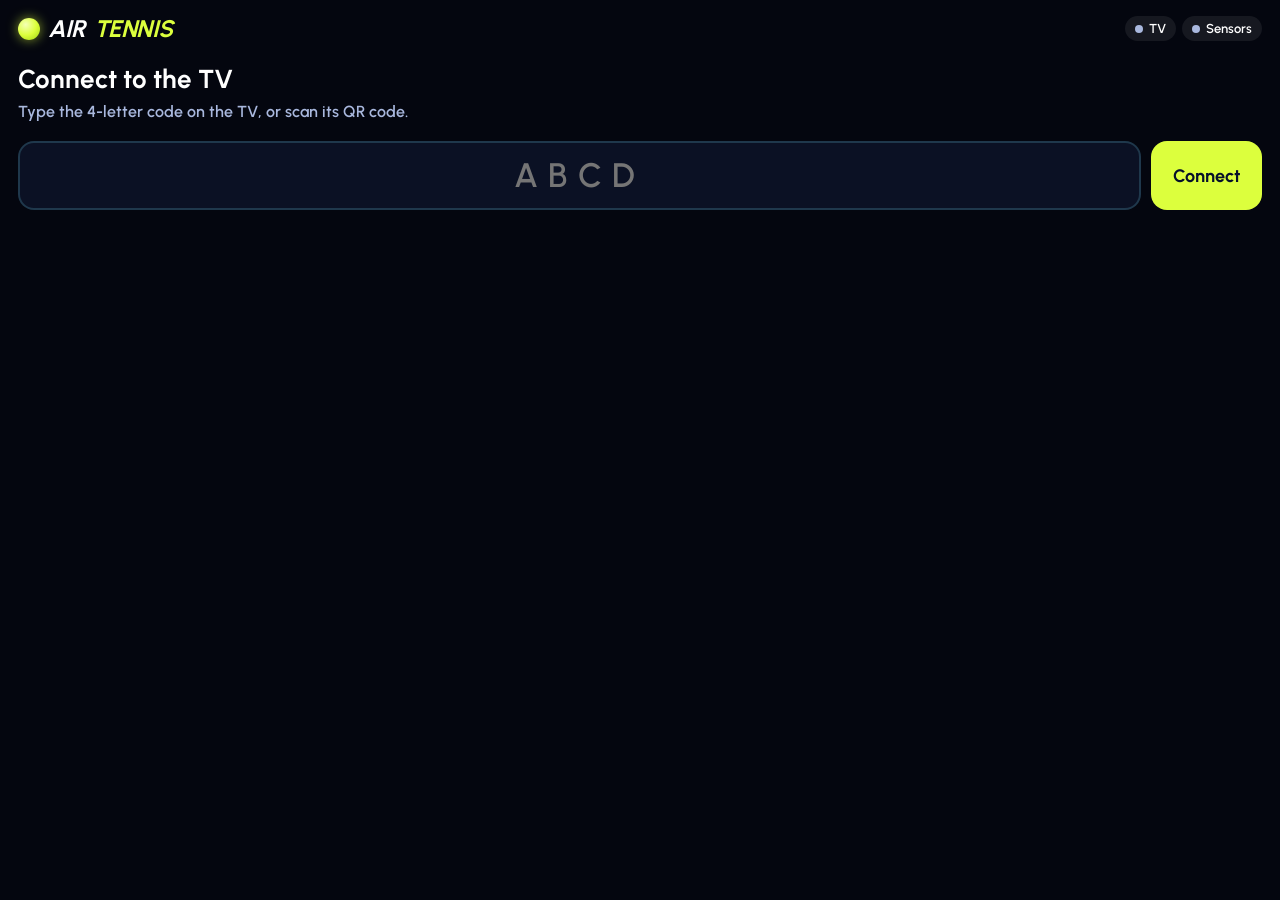
==== phone.html @ e564e79a "Air Tennis v1 - root" ====
<!doctype html>
<html lang="en">
<head>
  <meta charset="utf-8">
  <meta name="viewport" content="width=device-width, initial-scale=1, viewport-fit=cover, user-scalable=no">
  <meta name="apple-mobile-web-app-capable" content="yes">
  <meta name="theme-color" content="#04060f">
  <title>Air Tennis · Phone</title>
  <link rel="icon" href="favicon.svg" type="image/svg+xml">
  <link rel="stylesheet" href="phone.css">
  <script type="importmap">
  { "imports": { "peerjs": "https://cdn.jsdelivr.net/npm/peerjs@1.5.5/+esm" } }
  </script>
  <script src="phone.js" type="module"></script>
</head>
<body data-view="join">
  <header class="top">
    <h1><span class="ball" aria-hidden="true"></span>Air <b>Tennis</b></h1>
    <div class="chips">
      <span class="chip" id="chip-link" data-state="off">TV</span>
      <span class="chip" id="chip-sensor" data-state="off">Sensors</span>
      <span class="chip" id="chip-view" data-state="off" hidden>In view</span>
    </div>
  </header>

  <!-- 1. join -->
  <section id="v-join" class="view">
    <h2>Connect to the TV</h2>
    <p class="lead">Type the 4-letter code on the TV, or scan its QR code.</p>
    <form id="join-form" autocomplete="off">
      <input id="code" name="code" inputmode="text" autocapitalize="characters" maxlength="4" placeholder="ABCD" aria-label="Room code" spellcheck="false">
      <button class="btn" type="submit">Connect</button>
    </form>
    <p id="join-err" class="err" role="alert"></p>
  </section>

  <!-- 2. choose how to play -->
  <section id="v-choose" class="view" hidden>
    <h2>How do you want to play?</h2>
    <button class="choice" id="pick-motion">
      <span class="choice-ico" aria-hidden="true">🎾</span>
      <span><strong>Swing your phone</strong><small>Hold the phone like a racket handle and swing it. Best feel. Uses the motion sensors.</small></span>
    </button>
    <button class="choice" id="pick-camera">
      <span class="choice-ico" aria-hidden="true">📷</span>
      <span><strong>Phone on table</strong><small>Stand the phone up facing you and swing your hand. Uses the front camera; video never leaves the phone.</small></span>
    </button>
    <p id="choose-err" class="err" role="alert"></p>
  </section>

  <!-- 3. setup / play -->
  <section id="v-play" class="view" hidden>
    <div class="cam" id="cam-wrap" hidden>
      <video id="video" playsinline muted autoplay></video>
      <canvas id="overlay"></canvas>
      <p class="cam-note">Camera stays on this phone. Nothing is uploaded or saved.</p>
    </div>
    <div class="cal">
      <p class="step-label" id="step-label">Setup</p>
      <h2 id="step-title">Getting ready…</h2>
      <p class="lead" id="step-help"></p>
      <div class="meter" aria-hidden="true"><div class="meter-track"><div id="meter-dot" class="meter-dot"></div></div></div>
      <p class="swing-read" id="swing-read"></p>
    </div>
    <div class="remote" id="remote">
      <div class="grid4">
        <button class="mini" data-menu="match">Rally vs CPU</button>
        <button class="mini" data-menu="practice">Ball Machine</button>
        <button class="mini" data-menu="target">Target</button>
        <button class="mini" data-menu="rally">Rally Challenge</button>
      </div>
      <div class="row">
        <button class="mini ghost" data-menu="pause">Pause</button>
        <button class="mini ghost" data-menu="menu">TV menu</button>
        <button class="mini ghost" id="recal">Redo setup</button>
      </div>
      <label class="sens">Swing sensitivity
        <select id="sens">
          <option value="easier">Easier</option>
          <option value="normal" selected>Normal</option>
          <option value="harder">Harder</option>
        </select>
      </label>
    </div>
  </section>
</body>
</html>
---- phone.css ----
@font-face { font-family: Urbanist; src: url("fonts/urbanist-600.woff2") format("woff2"); font-weight: 600; font-display: swap; }
@font-face { font-family: Urbanist; src: url("fonts/urbanist-700.woff2") format("woff2"); font-weight: 700; font-display: swap; }
:root { --bg: #04060f; --panel: #0b1124; --edge: rgba(120, 230, 255, 0.18); --text: #fff; --muted: #a9b8de; --lime: #dcff3d; --cyan: #3ee8ff; --ok: #2fe07a; --warn: #ffbf47; --bad: #ff7a6b; --ink: #06102a; }
* { box-sizing: border-box; -webkit-tap-highlight-color: transparent; }
html, body { margin: 0; background: var(--bg); color: var(--text); font-family: Urbanist, -apple-system, system-ui, sans-serif; font-weight: 600; }
body { min-height: 100dvh; padding: calc(env(safe-area-inset-top) + 14px) 18px calc(env(safe-area-inset-bottom) + 18px); }
[hidden] { display: none !important; }
button, input, select { font: inherit; color: inherit; }
.top { display: flex; justify-content: space-between; align-items: center; gap: 8px; flex-wrap: wrap; }
.top h1 { margin: 0; font-size: 24px; font-style: italic; text-transform: uppercase; letter-spacing: -0.02em; display: flex; align-items: center; gap: 8px; }
.top h1 b { color: var(--lime); }
.ball { width: 22px; height: 22px; border-radius: 50%; background: radial-gradient(circle at 35% 30%, #f4ffb5, var(--lime) 50%, #9ed40f); box-shadow: 0 0 12px rgba(220, 255, 61, 0.6); }
.chips { display: flex; gap: 6px; }
.chip { display: inline-flex; align-items: center; gap: 6px; padding: 5px 10px; border-radius: 99px; background: rgba(255, 255, 255, 0.07); font-size: 13px; }
.chip::before { content: ""; width: 8px; height: 8px; border-radius: 50%; background: var(--muted); }
.chip[data-state="ok"]::before { background: var(--ok); box-shadow: 0 0 6px var(--ok); }
.chip[data-state="wait"]::before { background: var(--warn); }
.chip[data-state="bad"]::before { background: var(--bad); }
.view { margin-top: 22px; }
h2 { font-size: 26px; margin: 0 0 6px; line-height: 1.15; }
.lead { color: var(--muted); font-size: 16px; margin: 0 0 18px; line-height: 1.4; }
form { display: flex; gap: 10px; }
#code { flex: 1; min-width: 0; font-size: 34px; letter-spacing: 0.3em; text-transform: uppercase; text-align: center; padding: 12px; border-radius: 16px; border: 2px solid var(--edge); background: var(--panel); }
#code:focus { outline: none; border-color: var(--lime); }
.btn { padding: 14px 22px; border-radius: 16px; border: 0; background: var(--lime); color: var(--ink); font-weight: 700; font-size: 18px; }
.err { color: var(--bad); min-height: 22px; font-size: 15px; }
.choice { display: flex; gap: 14px; align-items: flex-start; width: 100%; text-align: left; padding: 18px; margin-bottom: 12px; border-radius: 20px; border: 2px solid var(--edge); background: var(--panel); }
.choice:first-of-type { border-color: var(--lime); box-shadow: 0 0 0 3px rgba(220, 255, 61, 0.15); }
.choice:active { transform: scale(0.98); }
.choice-ico { font-size: 30px; line-height: 1; }
.choice strong { display: block; font-size: 20px; }
.choice small { display: block; color: var(--muted); font-size: 15px; margin-top: 4px; line-height: 1.35; }
.cam { position: relative; border-radius: 18px; overflow: hidden; background: #000; aspect-ratio: 4 / 3; margin-bottom: 14px; }
.cam video, .cam canvas { position: absolute; inset: 0; width: 100%; height: 100%; object-fit: cover; transform: scaleX(-1); }
.cam-note { position: absolute; left: 0; right: 0; bottom: 0; margin: 0; padding: 6px 10px; font-size: 12px; background: rgba(0, 0, 0, 0.55); color: var(--muted); }
.cal { background: var(--panel); border: 2px solid var(--edge); border-radius: 20px; padding: 18px; }
.step-label { margin: 0 0 4px; color: var(--lime); text-transform: uppercase; letter-spacing: 0.14em; font-size: 12px; }
.meter-track { height: 12px; border-radius: 12px; background: rgba(255, 255, 255, 0.1); position: relative; margin: 8px 6px; }
.meter-dot { position: absolute; top: 50%; left: 50%; width: 26px; height: 26px; border-radius: 50%; background: var(--lime); transform: translate(-50%, -50%); box-shadow: 0 0 12px var(--lime); }
.swing-read { min-height: 24px; margin: 10px 0 0; font-size: 18px; color: var(--cyan); }
.remote { margin-top: 16px; }
.grid4 { display: grid; grid-template-columns: 1fr 1fr; gap: 8px; }
.row { display: flex; gap: 8px; margin-top: 8px; }
.row .mini { flex: 1; }
.mini { padding: 14px 10px; border-radius: 14px; border: 2px solid var(--edge); background: #121a36; font-size: 15px; }
.mini:active { background: var(--lime); color: var(--ink); }
.mini.ghost { background: transparent; }
.sens { display: flex; justify-content: space-between; align-items: center; margin-top: 14px; color: var(--muted); font-size: 15px; }
.sens select { background: var(--panel); border: 2px solid var(--edge); border-radius: 12px; padding: 8px 10px; }
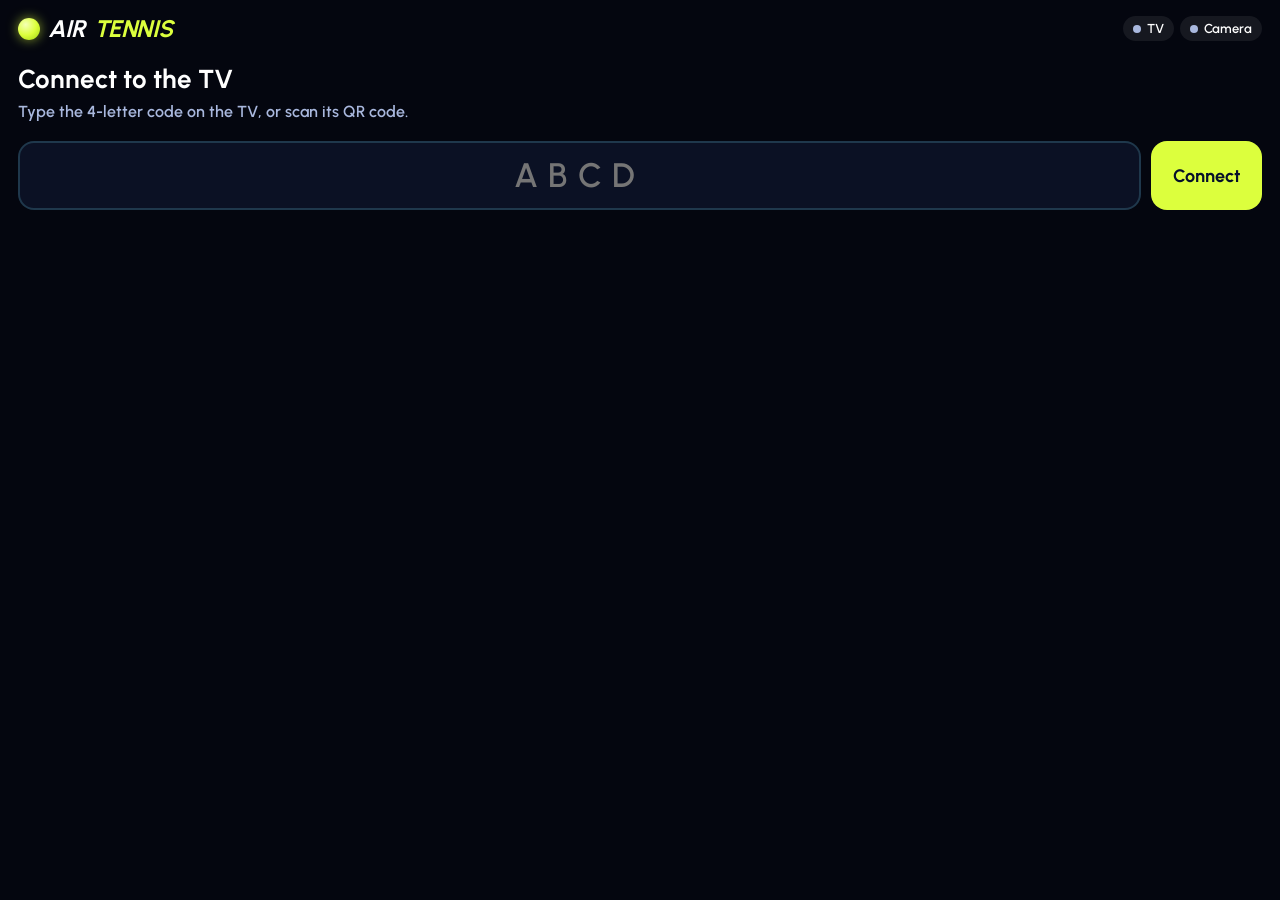
==== commit 67127c53: "Air Tennis v2.1 - body camera only" ====
--- a/phone.html
+++ b/phone.html
@@ -18,8 +18,8 @@
     <h1><span class="ball" aria-hidden="true"></span>Air <b>Tennis</b></h1>
     <div class="chips">
       <span class="chip" id="chip-link" data-state="off">TV</span>
-      <span class="chip" id="chip-sensor" data-state="off">Sensors</span>
-      <span class="chip" id="chip-view" data-state="off" hidden>In view</span>
+      <span class="chip" id="chip-cam" data-state="off">Camera</span>
+      <span class="chip" id="chip-view" data-state="off">In view</span>
     </div>
   </header>
 
@@ -34,25 +34,25 @@
     <p id="join-err" class="err" role="alert"></p>
   </section>
 
-  <!-- 2. choose how to play -->
-  <section id="v-choose" class="view" hidden>
-    <h2>How do you want to play?</h2>
-    <button class="choice" id="pick-motion">
-      <span class="choice-ico" aria-hidden="true">🎾</span>
-      <span><strong>Swing your phone</strong><small>Hold the phone like a racket handle and swing it. Best feel. Uses the motion sensors.</small></span>
-    </button>
-    <button class="choice" id="pick-camera">
-      <span class="choice-ico" aria-hidden="true">📷</span>
-      <span><strong>Phone on table</strong><small>Stand the phone up facing you and swing your hand. Uses the front camera; video never leaves the phone.</small></span>
-    </button>
-    <p id="choose-err" class="err" role="alert"></p>
+  <!-- 2. start the camera (a tap is needed so iPhone Safari can ask for the camera) -->
+  <section id="v-start" class="view" hidden>
+    <h2>Body camera</h2>
+    <ol class="how">
+      <li>Prop this phone up about <b>2-3 m</b> from where you'll play, screen facing you.</li>
+      <li>1 or 2 players stand side by side with their <b>whole body</b> in the picture, head to feet.</li>
+      <li>Your arm is the racket: take it back, then swing through.</li>
+    </ol>
+    <button class="btn big" id="start-btn" type="button">Start camera</button>
+    <p class="fine">Your phone will ask to use the camera. Video stays on this phone. Nothing is uploaded or saved.</p>
+    <p id="start-err" class="err" role="alert"></p>
   </section>
 
   <!-- 3. setup / play -->
   <section id="v-play" class="view" hidden>
-    <div class="cam" id="cam-wrap" hidden>
+    <div class="cam" id="cam-wrap">
       <video id="video" playsinline muted autoplay></video>
       <canvas id="overlay"></canvas>
+      <div class="cam-msg" id="cam-msg" hidden>Step into view</div>
       <p class="cam-note">Camera stays on this phone. Nothing is uploaded or saved.</p>
     </div>
     <div class="cal">
@@ -61,11 +61,16 @@
       <p class="lead" id="step-help"></p>
       <div class="meter" aria-hidden="true"><div class="meter-track"><div id="meter-dot" class="meter-dot"></div></div></div>
       <p class="swing-read" id="swing-read"></p>
+      <p class="slot-line" id="slot-line" hidden></p>
     </div>
     <div class="remote" id="remote">
       <div class="grid4">
-        <button class="mini" data-menu="match">Rally vs CPU</button>
+        <button class="mini" data-menu="match">1P vs CPU</button>
+        <button class="mini" data-menu="match2">2P Match</button>
+        <button class="mini" data-menu="rally2">2P Rally</button>
+        <button class="mini" data-menu="doubles">Doubles</button>
         <button class="mini" data-menu="practice">Ball Machine</button>
+        <button class="mini" data-menu="training">Training</button>
         <button class="mini" data-menu="target">Target</button>
         <button class="mini" data-menu="rally">Rally Challenge</button>
       </div>
@@ -73,6 +78,12 @@
         <button class="mini ghost" data-menu="pause">Pause</button>
         <button class="mini ghost" data-menu="menu">TV menu</button>
         <button class="mini ghost" id="recal">Redo setup</button>
+      </div>
+      <div class="row" id="body-row">
+        <button class="mini ghost" id="skip-cal">Skip setup</button>
+        <button class="mini ghost" id="flip-cam">Flip camera</button>
+        <button class="mini ghost" id="hand-0">P1: right-handed</button>
+        <button class="mini ghost" id="hand-1" hidden>P2: right-handed</button>
       </div>
       <label class="sens">Swing sensitivity
         <select id="sens">
--- a/phone.css
+++ b/phone.css
@@ -24,12 +24,6 @@
 #code:focus { outline: none; border-color: var(--lime); }
 .btn { padding: 14px 22px; border-radius: 16px; border: 0; background: var(--lime); color: var(--ink); font-weight: 700; font-size: 18px; }
 .err { color: var(--bad); min-height: 22px; font-size: 15px; }
-.choice { display: flex; gap: 14px; align-items: flex-start; width: 100%; text-align: left; padding: 18px; margin-bottom: 12px; border-radius: 20px; border: 2px solid var(--edge); background: var(--panel); }
-.choice:first-of-type { border-color: var(--lime); box-shadow: 0 0 0 3px rgba(220, 255, 61, 0.15); }
-.choice:active { transform: scale(0.98); }
-.choice-ico { font-size: 30px; line-height: 1; }
-.choice strong { display: block; font-size: 20px; }
-.choice small { display: block; color: var(--muted); font-size: 15px; margin-top: 4px; line-height: 1.35; }
 .cam { position: relative; border-radius: 18px; overflow: hidden; background: #000; aspect-ratio: 4 / 3; margin-bottom: 14px; }
 .cam video, .cam canvas { position: absolute; inset: 0; width: 100%; height: 100%; object-fit: cover; transform: scaleX(-1); }
 .cam-note { position: absolute; left: 0; right: 0; bottom: 0; margin: 0; padding: 6px 10px; font-size: 12px; background: rgba(0, 0, 0, 0.55); color: var(--muted); }
@@ -47,3 +41,21 @@
 .mini.ghost { background: transparent; }
 .sens { display: flex; justify-content: space-between; align-items: center; margin-top: 14px; color: var(--muted); font-size: 15px; }
 .sens select { background: var(--panel); border: 2px solid var(--edge); border-radius: 12px; padding: 8px 10px; }
+
+/* v2: body camera */
+.cam-msg { position: absolute; left: 50%; top: 50%; transform: translate(-50%, -50%); padding: 10px 16px; border-radius: 14px; background: rgba(4, 8, 20, 0.78); color: #fff; font-size: 20px; font-weight: 700; text-align: center; max-width: 86%; }
+.cam-msg.soft { top: auto; bottom: 34px; transform: translateX(-50%); font-size: 15px; font-weight: 600; }
+.slot-line { margin: 8px 0 0; font-size: 15px; color: var(--muted); }
+.slot-line b { color: #fff; }
+.grid4 { grid-template-columns: repeat(2, 1fr); }
+#body-row { flex-wrap: wrap; }
+.cam.is-back video, .cam.is-back canvas { transform: none; }
+
+/* start-camera view */
+.how { margin: 0 0 18px; padding-left: 22px; color: var(--muted); font-size: 17px; line-height: 1.45; }
+.how li { margin-bottom: 8px; }
+.how b { color: #fff; }
+.btn.big { width: 100%; font-size: 20px; padding: 18px; }
+.btn:disabled { opacity: 0.6; }
+.fine { color: var(--muted); font-size: 14px; margin-top: 12px; line-height: 1.4; }
+body:not([data-view="play"]) #chip-view { display: none; }
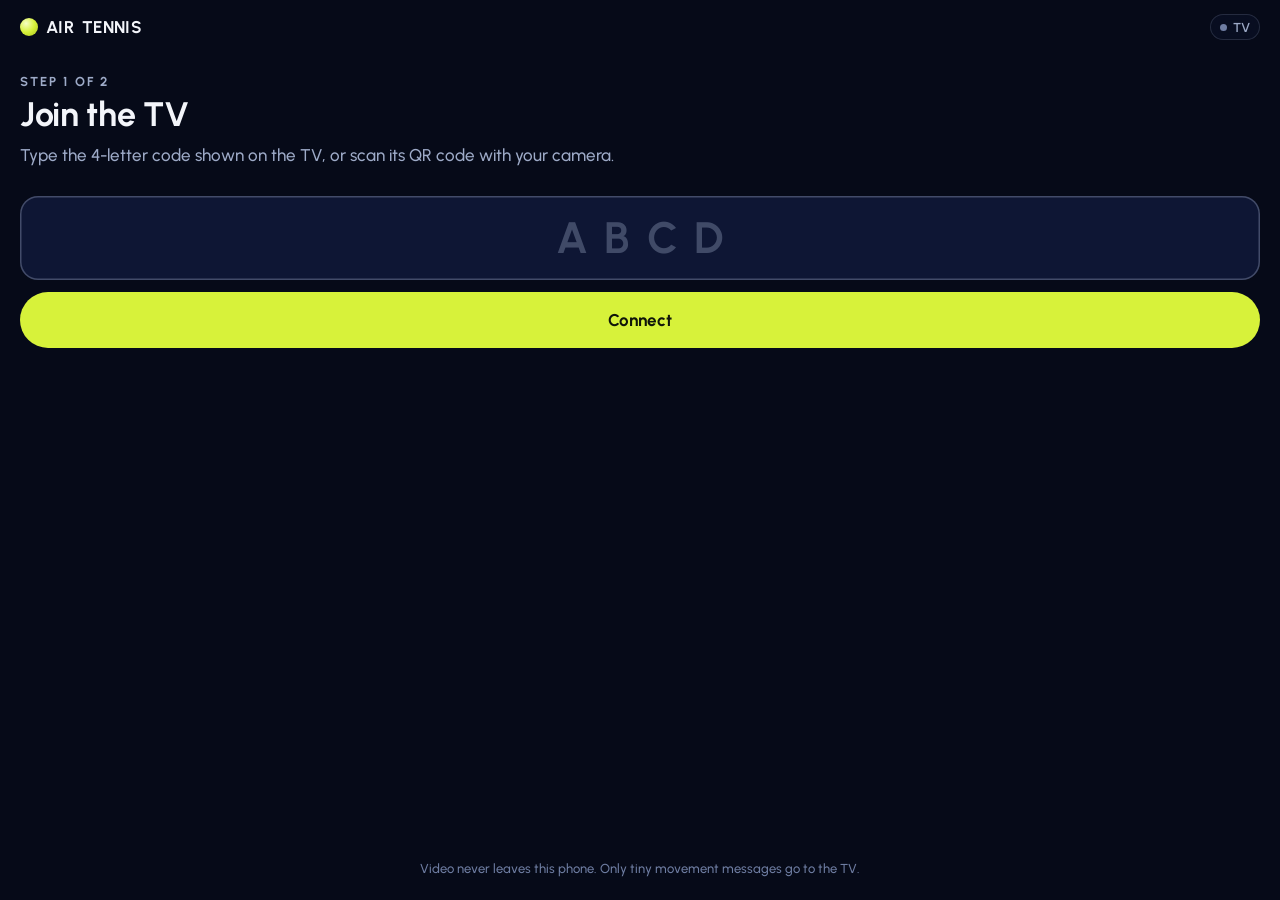
==== commit b166a3df: "v3: tracking, models, lighting, UI" ====
--- a/phone.html
+++ b/phone.html
@@ -4,7 +4,7 @@
   <meta charset="utf-8">
   <meta name="viewport" content="width=device-width, initial-scale=1, viewport-fit=cover, user-scalable=no">
   <meta name="apple-mobile-web-app-capable" content="yes">
-  <meta name="theme-color" content="#04060f">
+  <meta name="theme-color" content="#060a18">
   <title>Air Tennis · Phone</title>
   <link rel="icon" href="favicon.svg" type="image/svg+xml">
   <link rel="stylesheet" href="phone.css">
@@ -12,10 +12,11 @@
   { "imports": { "peerjs": "https://cdn.jsdelivr.net/npm/peerjs@1.5.5/+esm" } }
   </script>
   <script src="phone.js" type="module"></script>
+  <script src="ui.js" type="module"></script>
 </head>
 <body data-view="join">
   <header class="top">
-    <h1><span class="ball" aria-hidden="true"></span>Air <b>Tennis</b></h1>
+    <p class="mark"><span class="ball" aria-hidden="true"></span>Air <b>Tennis</b></p>
     <div class="chips">
       <span class="chip" id="chip-link" data-state="off">TV</span>
       <span class="chip" id="chip-cam" data-state="off">Camera</span>
@@ -24,27 +25,43 @@
   </header>
 
   <!-- 1. join -->
-  <section id="v-join" class="view">
-    <h2>Connect to the TV</h2>
-    <p class="lead">Type the 4-letter code on the TV, or scan its QR code.</p>
-    <form id="join-form" autocomplete="off">
-      <input id="code" name="code" inputmode="text" autocapitalize="characters" maxlength="4" placeholder="ABCD" aria-label="Room code" spellcheck="false">
-      <button class="btn" type="submit">Connect</button>
-    </form>
-    <p id="join-err" class="err" role="alert"></p>
+  <section id="v-join" class="view page">
+    <div class="page-main">
+      <p class="eyebrow">Step 1 of 2</p>
+      <h1>Join the TV</h1>
+      <p class="lead">Type the 4-letter code shown on the TV, or scan its QR code with your camera.</p>
+      <form id="join-form" autocomplete="off">
+        <input id="code" name="code" inputmode="text" autocapitalize="characters" maxlength="4" placeholder="ABCD" aria-label="Room code" spellcheck="false">
+        <p id="join-err" class="err" role="alert"></p>
+        <button class="btn" type="submit">Connect</button>
+      </form>
+    </div>
+    <p class="fine">Video never leaves this phone. Only tiny movement messages go to the TV.</p>
   </section>
 
   <!-- 2. start the camera (a tap is needed so iPhone Safari can ask for the camera) -->
-  <section id="v-start" class="view" hidden>
-    <h2>Body camera</h2>
-    <ol class="how">
-      <li>Prop this phone up about <b>2-3 m</b> from where you'll play, screen facing you.</li>
-      <li>1 or 2 players stand side by side with their <b>whole body</b> in the picture, head to feet.</li>
-      <li>Your arm is the racket: take it back, then swing through.</li>
-    </ol>
-    <button class="btn big" id="start-btn" type="button">Start camera</button>
-    <p class="fine">Your phone will ask to use the camera. Video stays on this phone. Nothing is uploaded or saved.</p>
-    <p id="start-err" class="err" role="alert"></p>
+  <section id="v-start" class="view page" hidden>
+    <div class="page-main">
+      <p class="eyebrow">Step 2 of 2</p>
+      <h1>Set up the camera</h1>
+      <svg class="scene-art" viewBox="0 0 320 132" aria-hidden="true">
+        <line class="floor" x1="10" y1="104" x2="310" y2="104"/>
+        <rect class="phone" x="34" y="56" width="22" height="40" rx="4"/><line class="stand" x1="45" y1="96" x2="38" y2="104"/><line class="stand" x1="45" y1="96" x2="52" y2="104"/>
+        <path class="cone" d="M58 66 L250 14 L250 104 L58 84 Z"/>
+        <g class="person"><circle cx="230" cy="26" r="8"/><path d="M230 35 v34 M230 44 l-14 14 M230 44 l16 -14 M230 69 l-10 33 M230 69 l10 33"/></g>
+        <path class="dim" d="M58 114 v8 M58 118 H230 M230 114 v8"/><text x="144" y="112" text-anchor="middle">2–3 m</text>
+      </svg>
+      <ol class="how">
+        <li><span>Prop this phone up about <b>2–3 m</b> away, screen facing you.</span></li>
+        <li><span>1 or 2 players stand side by side, <b>whole body</b> in the picture, head to feet.</span></li>
+        <li><span>Your arm is the racket: take it back, then swing through.</span></li>
+      </ol>
+      <p id="start-err" class="err card-err" role="alert"></p>
+    </div>
+    <div class="page-foot">
+      <button class="btn big" id="start-btn" type="button">Start camera</button>
+      <p class="fine">Your phone will ask to use the camera. Video stays on this phone. Nothing is uploaded or saved.</p>
+    </div>
   </section>
 
   <!-- 3. setup / play -->
@@ -52,46 +69,64 @@
     <div class="cam" id="cam-wrap">
       <video id="video" playsinline muted autoplay></video>
       <canvas id="overlay"></canvas>
+      <svg class="guide" viewBox="0 0 100 250" aria-hidden="true"><circle cx="50" cy="22" r="15"/><path d="M24 62 Q24 44 42 44 H58 Q76 44 76 62 V142 Q76 150 68 150 V230 Q68 236 62 236 H56 Q52 236 52 230 V160 H48 V230 Q48 236 44 236 H38 Q32 236 32 230 V150 Q24 150 24 142 Z"/><ellipse class="spot" cx="50" cy="240" rx="34" ry="6"/></svg>
       <div class="cam-msg" id="cam-msg" hidden>Step into view</div>
-      <p class="cam-note">Camera stays on this phone. Nothing is uploaded or saved.</p>
+      <p class="cam-note">Camera stays on this phone</p>
     </div>
-    <div class="cal">
-      <p class="step-label" id="step-label">Setup</p>
-      <h2 id="step-title">Getting ready…</h2>
-      <p class="lead" id="step-help"></p>
-      <div class="meter" aria-hidden="true"><div class="meter-track"><div id="meter-dot" class="meter-dot"></div></div></div>
-      <p class="swing-read" id="swing-read"></p>
-      <p class="slot-line" id="slot-line" hidden></p>
-    </div>
-    <div class="remote" id="remote">
-      <div class="grid4">
-        <button class="mini" data-menu="match">1P vs CPU</button>
-        <button class="mini" data-menu="match2">2P Match</button>
-        <button class="mini" data-menu="rally2">2P Rally</button>
-        <button class="mini" data-menu="doubles">Doubles</button>
-        <button class="mini" data-menu="practice">Ball Machine</button>
-        <button class="mini" data-menu="training">Training</button>
-        <button class="mini" data-menu="target">Target</button>
-        <button class="mini" data-menu="rally">Rally Challenge</button>
+    <div class="sheet">
+      <ol class="dots" id="step-dots" aria-hidden="true"><li>In view</li><li>Hand up</li><li>Swing</li></ol>
+      <div class="cal">
+        <p class="step-label" id="step-label">Setup</p>
+        <h2 id="step-title">Getting ready…</h2>
+        <p class="lead" id="step-help"></p>
+        <div class="ready" id="ready-card">
+          <p class="ready-title">You're in</p>
+          <div class="badges" id="ready-players"></div>
+          <p class="ready-sub" id="ready-sub"></p>
+        </div>
+        <div class="meter" aria-hidden="true"><span>L</span><div class="meter-track"><div id="meter-dot" class="meter-dot"></div></div><span>R</span></div>
+        <p class="swing-read" id="swing-read"></p>
+        <p class="slot-line" id="slot-line" hidden></p>
+        <div class="setup-actions">
+          <button class="mini ghost" id="skip-cal">Skip setup</button>
+          <button class="mini ghost" id="flip-cam">Flip camera</button>
+        </div>
       </div>
-      <div class="row">
-        <button class="mini ghost" data-menu="pause">Pause</button>
-        <button class="mini ghost" data-menu="menu">TV menu</button>
-        <button class="mini ghost" id="recal">Redo setup</button>
+      <div class="remote" id="remote">
+        <button class="btn" id="open-modes" type="button">Choose a mode</button>
+        <div class="row">
+          <button class="mini" data-menu="pause">Pause</button>
+          <button class="mini" data-menu="menu">TV menu</button>
+        </div>
+        <details class="drawer modes" id="modes-sheet">
+          <summary>Modes</summary>
+          <div class="grid4">
+            <button class="mini" data-menu="match">1P vs CPU</button>
+            <button class="mini" data-menu="match2">2P Match</button>
+            <button class="mini" data-menu="rally2">2P Rally</button>
+            <button class="mini" data-menu="doubles">Doubles</button>
+            <button class="mini" data-menu="practice">Ball Machine</button>
+            <button class="mini" data-menu="training">Training</button>
+            <button class="mini" data-menu="target">Target</button>
+            <button class="mini" data-menu="rally">Rally Challenge</button>
+          </div>
+        </details>
+        <details class="drawer" id="remote-more">
+          <summary>Player options</summary>
+          <div class="row" id="body-row">
+            <button class="mini ghost" id="recal">Redo setup</button>
+            <button class="mini ghost" id="hand-0">P1: right-handed</button>
+            <button class="mini ghost" id="hand-1" hidden>P2: right-handed</button>
+          </div>
+          <label class="sens">Swing sensitivity
+            <select id="sens">
+              <option value="easier">Easier</option>
+              <option value="normal" selected>Normal</option>
+              <option value="harder">Harder</option>
+            </select>
+          </label>
+        </details>
       </div>
-      <div class="row" id="body-row">
-        <button class="mini ghost" id="skip-cal">Skip setup</button>
-        <button class="mini ghost" id="flip-cam">Flip camera</button>
-        <button class="mini ghost" id="hand-0">P1: right-handed</button>
-        <button class="mini ghost" id="hand-1" hidden>P2: right-handed</button>
-      </div>
-      <label class="sens">Swing sensitivity
-        <select id="sens">
-          <option value="easier">Easier</option>
-          <option value="normal" selected>Normal</option>
-          <option value="harder">Harder</option>
-        </select>
-      </label>
     </div>
   </section>
 </body>
--- a/phone.css
+++ b/phone.css
@@ -1,61 +1,146 @@
+/* Air Tennis phone page (UI v3). Type scale 34 / 24 / 17 / 13. Tap targets >= 44 px. */
+@font-face { font-family: Urbanist; src: url("fonts/urbanist-500.woff2") format("woff2"); font-weight: 500; font-display: swap; }
 @font-face { font-family: Urbanist; src: url("fonts/urbanist-600.woff2") format("woff2"); font-weight: 600; font-display: swap; }
 @font-face { font-family: Urbanist; src: url("fonts/urbanist-700.woff2") format("woff2"); font-weight: 700; font-display: swap; }
-:root { --bg: #04060f; --panel: #0b1124; --edge: rgba(120, 230, 255, 0.18); --text: #fff; --muted: #a9b8de; --lime: #dcff3d; --cyan: #3ee8ff; --ok: #2fe07a; --warn: #ffbf47; --bad: #ff7a6b; --ink: #06102a; }
+:root {
+  --bg: #060a18; --navy: #0a1230; --panel: #0e1634; --panel-2: #141e42; --hair: rgba(214, 226, 255, 0.14); --hair-2: rgba(214, 226, 255, 0.26);
+  --text: #f3f5fa; --muted: #9eabc8; --dim: #6f7ea3; --accent: #d7f23a; --accent-ink: #11160a; --court: #3b7bff;
+  --ok: #3ddc84; --warn: #f5b041; --bad: #ff6b5e; --p0: #d9ef4a; --p1: #7fd0ff;
+  --ease: cubic-bezier(0.2, 0.8, 0.2, 1); --t: 200ms;
+  --pad: 20px; --safe-t: env(safe-area-inset-top); --safe-b: env(safe-area-inset-bottom);
+}
+@media (prefers-reduced-motion: reduce) { :root { --t: 0ms; } *, *::before, *::after { animation-duration: 0.001ms !important; animation-iteration-count: 1 !important; transition-duration: 0.001ms !important; scroll-behavior: auto !important; } }
 * { box-sizing: border-box; -webkit-tap-highlight-color: transparent; }
-html, body { margin: 0; background: var(--bg); color: var(--text); font-family: Urbanist, -apple-system, system-ui, sans-serif; font-weight: 600; }
-body { min-height: 100dvh; padding: calc(env(safe-area-inset-top) + 14px) 18px calc(env(safe-area-inset-bottom) + 18px); }
+html, body { margin: 0; background: var(--bg); color: var(--text); font-family: Urbanist, -apple-system, system-ui, sans-serif; font-weight: 600; -webkit-font-smoothing: antialiased; }
+body { min-height: 100dvh; }
 [hidden] { display: none !important; }
+p, h1, h2, ol { margin: 0; }
 button, input, select { font: inherit; color: inherit; }
-.top { display: flex; justify-content: space-between; align-items: center; gap: 8px; flex-wrap: wrap; }
-.top h1 { margin: 0; font-size: 24px; font-style: italic; text-transform: uppercase; letter-spacing: -0.02em; display: flex; align-items: center; gap: 8px; }
-.top h1 b { color: var(--lime); }
-.ball { width: 22px; height: 22px; border-radius: 50%; background: radial-gradient(circle at 35% 30%, #f4ffb5, var(--lime) 50%, #9ed40f); box-shadow: 0 0 12px rgba(220, 255, 61, 0.6); }
-.chips { display: flex; gap: 6px; }
-.chip { display: inline-flex; align-items: center; gap: 6px; padding: 5px 10px; border-radius: 99px; background: rgba(255, 255, 255, 0.07); font-size: 13px; }
-.chip::before { content: ""; width: 8px; height: 8px; border-radius: 50%; background: var(--muted); }
-.chip[data-state="ok"]::before { background: var(--ok); box-shadow: 0 0 6px var(--ok); }
+button { cursor: pointer; }
+:focus-visible { outline: 3px solid var(--accent); outline-offset: 2px; }
+
+/* header */
+.top { position: absolute; top: 0; left: 0; right: 0; z-index: 5; display: flex; justify-content: space-between; align-items: center; gap: 8px; padding: calc(var(--safe-t) + 14px) var(--pad) 10px; }
+.mark { display: flex; align-items: center; gap: 8px; font-size: 17px; font-weight: 700; text-transform: uppercase; letter-spacing: 0.02em; }
+.mark b { font-weight: 700; }
+.ball { width: 18px; height: 18px; border-radius: 50%; background: radial-gradient(circle at 34% 30%, #f6ffc4, var(--accent) 50%, #a9c21c); }
+.chips { display: flex; gap: 6px; min-width: 0; }
+body[data-view="play"] .mark { font-size: 0; gap: 0; }
+body[data-view="play"] .ball { width: 22px; height: 22px; }
+.chip { display: inline-flex; align-items: center; gap: 6px; height: 26px; padding: 0 10px; border-radius: 99px; background: rgba(10, 16, 38, 0.7); box-shadow: inset 0 0 0 1px var(--hair); font-size: 13px; font-weight: 600; color: var(--muted); white-space: nowrap; -webkit-backdrop-filter: blur(10px); backdrop-filter: blur(10px); }
+.chip::before { content: ""; width: 7px; height: 7px; border-radius: 50%; background: var(--dim); }
+.chip[data-state="ok"] { color: var(--text); }
+.chip[data-state="ok"]::before { background: var(--ok); }
 .chip[data-state="wait"]::before { background: var(--warn); }
 .chip[data-state="bad"]::before { background: var(--bad); }
-.view { margin-top: 22px; }
-h2 { font-size: 26px; margin: 0 0 6px; line-height: 1.15; }
-.lead { color: var(--muted); font-size: 16px; margin: 0 0 18px; line-height: 1.4; }
-form { display: flex; gap: 10px; }
-#code { flex: 1; min-width: 0; font-size: 34px; letter-spacing: 0.3em; text-transform: uppercase; text-align: center; padding: 12px; border-radius: 16px; border: 2px solid var(--edge); background: var(--panel); }
-#code:focus { outline: none; border-color: var(--lime); }
-.btn { padding: 14px 22px; border-radius: 16px; border: 0; background: var(--lime); color: var(--ink); font-weight: 700; font-size: 18px; }
-.err { color: var(--bad); min-height: 22px; font-size: 15px; }
-.cam { position: relative; border-radius: 18px; overflow: hidden; background: #000; aspect-ratio: 4 / 3; margin-bottom: 14px; }
+body[data-view="join"] #chip-cam, body[data-view="join"] #chip-view, body[data-view="start"] #chip-view { display: none; }
+
+/* pages (join, start) */
+.page { min-height: 100dvh; display: flex; flex-direction: column; padding: calc(var(--safe-t) + 74px) var(--pad) calc(var(--safe-b) + 22px); animation: rise 220ms var(--ease) both; }
+@keyframes rise { from { opacity: 0; transform: translateY(10px); } }
+.page-main { flex: 1; display: flex; flex-direction: column; }
+.page-foot { display: grid; gap: 12px; padding-top: 16px; }
+.eyebrow { font-size: 13px; font-weight: 700; letter-spacing: 0.16em; text-transform: uppercase; color: var(--muted); margin-bottom: 8px; }
+h1 { font-size: 34px; line-height: 1.08; font-weight: 700; letter-spacing: -0.01em; margin-bottom: 10px; }
+h2 { font-size: 24px; line-height: 1.15; font-weight: 700; }
+.lead { color: var(--muted); font-size: 17px; line-height: 1.4; font-weight: 500; }
+#v-join .lead { margin-bottom: 28px; }
+form { display: grid; gap: 12px; }
+#code { width: 100%; height: 84px; font-size: 44px; font-weight: 700; letter-spacing: 0.4em; text-indent: 0.4em; text-transform: uppercase; text-align: center; border-radius: 18px; border: 0; background: var(--panel); box-shadow: inset 0 0 0 1.5px var(--hair-2); transition: box-shadow var(--t) var(--ease); }
+#code::placeholder { color: rgba(158, 171, 200, 0.35); }
+#code:focus { outline: none; box-shadow: inset 0 0 0 2px var(--accent); }
+.btn { display: flex; align-items: center; justify-content: center; width: 100%; min-height: 56px; padding: 0 22px; border-radius: 99px; border: 0; background: var(--accent); color: var(--accent-ink); font-weight: 700; font-size: 17px; transition: transform var(--t) var(--ease), opacity var(--t) var(--ease); }
+.btn:active { transform: scale(0.98); }
+.btn:disabled { opacity: 0.55; }
+.btn.big { min-height: 60px; font-size: 18px; }
+.err { color: #ffc2bb; font-size: 15px; line-height: 1.4; font-weight: 500; }
+.err:empty { display: none; }
+.card-err { margin-top: 16px; padding: 12px 14px; border-radius: 14px; background: rgba(255, 107, 94, 0.12); box-shadow: inset 3px 0 0 var(--bad); }
+.fine { font-size: 13px; line-height: 1.4; color: var(--dim); font-weight: 500; text-align: center; }
+.scene-art { width: 100%; height: auto; margin: 14px 0 18px; padding: 14px; border-radius: 18px; background: linear-gradient(180deg, var(--panel-2), var(--panel)); box-shadow: inset 0 0 0 1px var(--hair); }
+.scene-art .floor { stroke: var(--hair-2); stroke-width: 1.5; }
+.scene-art .phone { fill: none; stroke: var(--text); stroke-width: 2; }
+.scene-art .stand { stroke: var(--muted); stroke-width: 2; stroke-linecap: round; }
+.scene-art .cone { fill: rgba(59, 123, 255, 0.16); }
+.scene-art .person { fill: none; stroke: var(--text); stroke-width: 3; stroke-linecap: round; stroke-linejoin: round; }
+.scene-art .dim { fill: none; stroke: var(--muted); stroke-width: 1.2; }
+.scene-art text { fill: var(--muted); font: 700 11px Urbanist, system-ui, sans-serif; letter-spacing: 0.08em; }
+.how { list-style: none; padding: 0; display: grid; gap: 10px; counter-reset: s; }
+.how li { counter-increment: s; display: grid; grid-template-columns: 28px 1fr; gap: 12px; align-items: start; font-size: 17px; line-height: 1.4; color: var(--muted); font-weight: 500; }
+.how li::before { content: counter(s); display: grid; place-items: center; width: 28px; height: 28px; border-radius: 50%; background: var(--panel-2); color: var(--text); font-size: 13px; font-weight: 700; box-shadow: inset 0 0 0 1px var(--hair-2); }
+.how b { color: var(--text); font-weight: 700; }
+
+/* play: full-screen camera with a bottom sheet */
+#v-play { min-height: 100dvh; display: flex; flex-direction: column; }
+.cam { position: relative; flex: 1 0 50dvh; overflow: hidden; background: radial-gradient(ellipse at 50% 40%, #121c3e, #05081a 75%); }
 .cam video, .cam canvas { position: absolute; inset: 0; width: 100%; height: 100%; object-fit: cover; transform: scaleX(-1); }
-.cam-note { position: absolute; left: 0; right: 0; bottom: 0; margin: 0; padding: 6px 10px; font-size: 12px; background: rgba(0, 0, 0, 0.55); color: var(--muted); }
-.cal { background: var(--panel); border: 2px solid var(--edge); border-radius: 20px; padding: 18px; }
-.step-label { margin: 0 0 4px; color: var(--lime); text-transform: uppercase; letter-spacing: 0.14em; font-size: 12px; }
-.meter-track { height: 12px; border-radius: 12px; background: rgba(255, 255, 255, 0.1); position: relative; margin: 8px 6px; }
-.meter-dot { position: absolute; top: 50%; left: 50%; width: 26px; height: 26px; border-radius: 50%; background: var(--lime); transform: translate(-50%, -50%); box-shadow: 0 0 12px var(--lime); }
-.swing-read { min-height: 24px; margin: 10px 0 0; font-size: 18px; color: var(--cyan); }
-.remote { margin-top: 16px; }
+.cam.is-back video, .cam.is-back canvas { transform: none; }
+.guide { position: absolute; left: 50%; top: calc(var(--safe-t) + 124px); transform: translateX(-50%); height: calc(100% - var(--safe-t) - 184px); width: auto; fill: rgba(255, 255, 255, 0.05); stroke: rgba(255, 255, 255, 0.75); stroke-width: 1.4; stroke-dasharray: 5 4; stroke-linejoin: round; opacity: 0; transition: opacity 300ms var(--ease); pointer-events: none; }
+body[data-step="1"] .guide, body[data-step="2"] .guide { opacity: 1; }
+.guide .spot { fill: rgba(255, 255, 255, 0.08); stroke-dasharray: none; stroke: rgba(255, 255, 255, 0.35); }
+.cam-msg { position: absolute; left: 50%; top: calc(var(--safe-t) + 62px); transform: translateX(-50%); max-width: calc(100% - 40px); padding: 10px 18px; border-radius: 99px; background: rgba(6, 10, 24, 0.8); box-shadow: inset 0 0 0 1px var(--hair-2); -webkit-backdrop-filter: blur(10px); backdrop-filter: blur(10px); font-size: 17px; font-weight: 700; text-align: center; animation: rise 200ms var(--ease) both; }
+.cam-msg.soft { font-size: 15px; font-weight: 600; }
+.cam-note { position: absolute; left: 0; right: 0; bottom: 30px; text-align: center; font-size: 13px; font-weight: 500; color: rgba(214, 226, 255, 0.7); text-shadow: 0 1px 4px rgba(0, 0, 0, 0.8); }
+.sheet { position: relative; z-index: 2; margin-top: -20px; padding: 10px var(--pad) calc(var(--safe-b) + 18px); border-radius: 24px 24px 0 0; background: var(--navy); box-shadow: 0 -1px 0 var(--hair), 0 -16px 40px rgba(0, 0, 0, 0.4); display: grid; gap: 14px; }
+.sheet::before { content: ""; justify-self: center; width: 40px; height: 4px; border-radius: 4px; background: var(--hair-2); }
+.dots { list-style: none; padding: 0; display: grid; grid-template-columns: repeat(3, 1fr); gap: 6px; }
+.dots li { position: relative; padding-top: 12px; font-size: 13px; font-weight: 600; color: var(--dim); }
+.dots li::before { content: ""; position: absolute; top: 0; left: 0; right: 0; height: 4px; border-radius: 4px; background: rgba(255, 255, 255, 0.12); transition: background var(--t) var(--ease); }
+.dots li.now { color: var(--text); }
+.dots li.now::before { background: var(--text); }
+.dots li.done { color: var(--muted); }
+.dots li.done::before { background: var(--ok); }
+.cal { display: grid; gap: 6px; }
+.step-label { color: var(--muted); text-transform: uppercase; letter-spacing: 0.16em; font-size: 13px; font-weight: 700; }
+.cal .lead { font-size: 15px; }
+.meter { display: grid; grid-template-columns: auto 1fr auto; align-items: center; gap: 10px; margin-top: 6px; font-size: 13px; font-weight: 700; color: var(--dim); }
+.meter-track { position: relative; height: 6px; border-radius: 6px; background: rgba(255, 255, 255, 0.1); }
+.meter-dot { position: absolute; top: 50%; left: 50%; width: 16px; height: 16px; margin: -8px 0 0 -8px; border-radius: 50%; background: var(--text); transition: left 100ms linear; }
+.swing-read { font-size: 15px; font-weight: 700; color: var(--text); min-height: 0; }
+.swing-read:empty { display: none; }
+.slot-line { font-size: 15px; color: var(--muted); font-weight: 500; }
+.slot-line b { color: var(--text); }
+.setup-actions { display: flex; gap: 8px; margin-top: 8px; }
+.mini { min-height: 44px; padding: 0 16px; border-radius: 14px; border: 0; background: var(--panel-2); box-shadow: inset 0 0 0 1px var(--hair); font-size: 15px; font-weight: 700; transition: background var(--t) var(--ease), transform var(--t) var(--ease); }
+.mini:active { transform: scale(0.97); background: #1d2954; }
+.mini.ghost { background: transparent; box-shadow: inset 0 0 0 1px var(--hair-2); }
+.setup-actions .mini { flex: 1; }
+
+/* ready: "You're in" card replaces the setup text; remote shows */
+.ready { display: none; }
+body[data-ready] .ready { display: grid; gap: 10px; }
+body[data-ready] #step-label, body[data-ready] #step-title, body[data-ready] #step-help, body[data-ready] .dots, body[data-ready] .setup-actions { display: none; }
+body:not([data-ready]) .meter { display: none; }
+.ready-title { font-size: 34px; line-height: 1.05; font-weight: 700; letter-spacing: -0.01em; }
+.badges { display: flex; gap: 10px; }
+.badge { display: flex; align-items: center; gap: 10px; padding: 8px 14px 8px 8px; border-radius: 16px; background: var(--panel-2); box-shadow: inset 0 0 0 1px var(--hair); }
+.badge b { display: grid; place-items: center; width: 44px; height: 44px; border-radius: 12px; font-size: 20px; font-weight: 700; color: var(--bg); background: var(--p0); }
+.badge[data-slot="1"] b { background: var(--p1); }
+.badge small { font-size: 15px; font-weight: 700; }
+.ready-sub { font-size: 15px; color: var(--muted); font-weight: 500; line-height: 1.4; }
+.remote { display: grid; gap: 10px; }
+body:not([data-ready]) #open-modes { display: none; }
+.remote > .row { display: grid; grid-template-columns: 1fr 1fr; gap: 8px; }
+.drawer { border-radius: 14px; background: rgba(255, 255, 255, 0.03); box-shadow: inset 0 0 0 1px var(--hair); }
+.drawer summary { list-style: none; display: flex; align-items: center; justify-content: space-between; min-height: 48px; padding: 0 16px; font-size: 15px; font-weight: 700; color: var(--muted); cursor: pointer; }
+.drawer summary::-webkit-details-marker { display: none; }
+.drawer summary::after { content: ""; width: 8px; height: 8px; border: solid var(--muted); border-width: 0 2px 2px 0; transform: rotate(45deg) translateY(-2px); transition: transform var(--t) var(--ease); }
+.drawer[open] summary::after { transform: rotate(-135deg) translateY(-2px); }
+.drawer[open] summary { color: var(--text); }
+.drawer > :not(summary) { margin: 0 12px 12px; }
 .grid4 { display: grid; grid-template-columns: 1fr 1fr; gap: 8px; }
-.row { display: flex; gap: 8px; margin-top: 8px; }
-.row .mini { flex: 1; }
-.mini { padding: 14px 10px; border-radius: 14px; border: 2px solid var(--edge); background: #121a36; font-size: 15px; }
-.mini:active { background: var(--lime); color: var(--ink); }
-.mini.ghost { background: transparent; }
-.sens { display: flex; justify-content: space-between; align-items: center; margin-top: 14px; color: var(--muted); font-size: 15px; }
-.sens select { background: var(--panel); border: 2px solid var(--edge); border-radius: 12px; padding: 8px 10px; }
+.grid4 .mini { width: 100%; }
+#body-row { display: flex; flex-wrap: wrap; gap: 8px; }
+#body-row .mini { flex: 1 1 auto; }
+.sens { display: flex; align-items: center; justify-content: space-between; gap: 12px; font-size: 15px; font-weight: 600; color: var(--muted); }
+.sens select { min-height: 44px; padding: 0 12px; border-radius: 12px; border: 0; background: var(--panel-2); box-shadow: inset 0 0 0 1px var(--hair-2); color: var(--text); font-weight: 700; }
 
-/* v2: body camera */
-.cam-msg { position: absolute; left: 50%; top: 50%; transform: translate(-50%, -50%); padding: 10px 16px; border-radius: 14px; background: rgba(4, 8, 20, 0.78); color: #fff; font-size: 20px; font-weight: 700; text-align: center; max-width: 86%; }
-.cam-msg.soft { top: auto; bottom: 34px; transform: translateX(-50%); font-size: 15px; font-weight: 600; }
-.slot-line { margin: 8px 0 0; font-size: 15px; color: var(--muted); }
-.slot-line b { color: #fff; }
-.grid4 { grid-template-columns: repeat(2, 1fr); }
-#body-row { flex-wrap: wrap; }
-.cam.is-back video, .cam.is-back canvas { transform: none; }
-
-/* start-camera view */
-.how { margin: 0 0 18px; padding-left: 22px; color: var(--muted); font-size: 17px; line-height: 1.45; }
-.how li { margin-bottom: 8px; }
-.how b { color: #fff; }
-.btn.big { width: 100%; font-size: 20px; padding: 18px; }
-.btn:disabled { opacity: 0.6; }
-.fine { color: var(--muted); font-size: 14px; margin-top: 12px; line-height: 1.4; }
-body:not([data-view="play"]) #chip-view { display: none; }
+/* setup shows only setup; the remote appears once you're in */
+.step-label { display: none; }
+body:not([data-ready]) .remote { display: none; }
+body[data-view="play"] #chip-cam[data-state="ok"] { display: none; }
+#modes-sheet summary { display: none; }
+#modes-sheet:not([open]) { display: none; }
+#modes-sheet[open] > .grid4 { margin-top: 12px; }
+.btn.ghost-btn { background: var(--panel-2); color: var(--text); box-shadow: inset 0 0 0 1px var(--hair-2); }
+body[data-ready] .slot-line { display: none; }
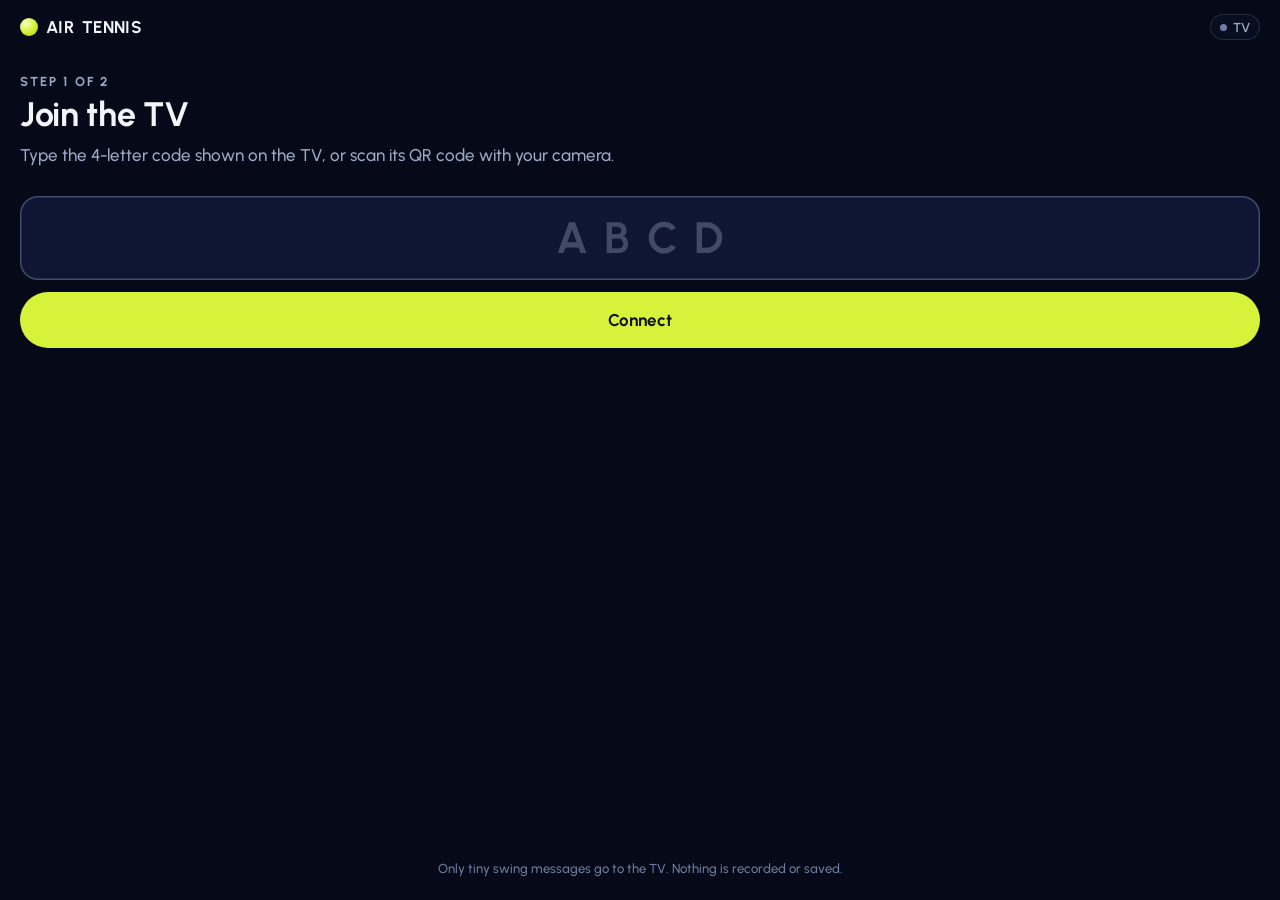
==== commit 5b0bee0c: "Air Tennis v3.2 – phone as racket" ====
--- a/phone.html
+++ b/phone.html
@@ -9,7 +9,7 @@
   <link rel="icon" href="favicon.svg" type="image/svg+xml">
   <link rel="stylesheet" href="phone.css">
   <script type="importmap">
-  { "imports": { "peerjs": "https://cdn.jsdelivr.net/npm/peerjs@1.5.5/+esm" } }
+  { "imports": { "peerjs": "https://cdn.jsdelivr.net/npm/peerjs@1.5.5/+esm", "mqtt": "https://cdn.jsdelivr.net/npm/mqtt@5.10.1/+esm" } }
   </script>
   <script src="phone.js" type="module"></script>
   <script src="ui.js" type="module"></script>
@@ -20,6 +20,7 @@
     <div class="chips">
       <span class="chip" id="chip-link" data-state="off">TV</span>
       <span class="chip" id="chip-cam" data-state="off">Camera</span>
+      <span class="chip" id="chip-motion" data-state="off">Motion</span>
       <span class="chip" id="chip-view" data-state="off">In view</span>
     </div>
   </header>
@@ -36,7 +37,37 @@
         <button class="btn" type="submit">Connect</button>
       </form>
     </div>
-    <p class="fine">Video never leaves this phone. Only tiny movement messages go to the TV.</p>
+    <p class="fine">Only tiny swing messages go to the TV. Nothing is recorded or saved.</p>
+  </section>
+
+  <!-- 2a. phone racket (default): a tap so iPhone Safari can ask for motion access -->
+  <section id="v-racket-start" class="view page" hidden>
+    <div class="page-main">
+      <p class="eyebrow">Step 2 of 2</p>
+      <h1>Hold phone like a racket</h1>
+      <svg class="scene-art racket-art" viewBox="0 0 320 150" aria-hidden="true">
+        <path class="swing-arc" d="M70 120 Q 160 10 262 104"/>
+        <path class="swing-arrow" d="M250 92 L264 106 L246 110"/>
+        <g class="held" transform="rotate(-24 160 92)">
+          <rect class="phone" x="146" y="36" width="28" height="56" rx="6"/>
+          <rect class="screen" x="150" y="42" width="20" height="40" rx="3"/>
+          <path class="hand" d="M140 86 h40 a8 8 0 0 1 8 8 v14 a14 14 0 0 1 -14 14 h-28 a14 14 0 0 1 -14 -14 v-14 a8 8 0 0 1 8 -8 z"/>
+          <path class="strap" d="M160 122 v22"/>
+        </g>
+      </svg>
+      <ol class="how">
+        <li><span>Grip the <b>bottom of the phone</b> firmly, top pointing up, like a racket handle.</span></li>
+        <li><span>Swing it through: <b>forehand, backhand</b>, or over your head for a <b>smash or serve</b>.</span></li>
+        <li><span>Your player runs to the ball. You just time the swing. <b>2 players = 2 phones.</b></span></li>
+      </ol>
+      <p class="tip">Use a wrist strap or case with grip if you have one, and give yourself room to swing.</p>
+      <p id="racket-err" class="err card-err" role="alert"></p>
+    </div>
+    <div class="page-foot">
+      <button class="btn big" id="racket-btn" type="button">Start racket</button>
+      <button class="link-btn" id="use-body" type="button">Use the body camera instead</button>
+      <p class="fine">Your phone may ask for motion access. Only swing messages go to the TV.</p>
+    </div>
   </section>
 
   <!-- 2. start the camera (a tap is needed so iPhone Safari can ask for the camera) -->
@@ -60,8 +91,29 @@
     </div>
     <div class="page-foot">
       <button class="btn big" id="start-btn" type="button">Start camera</button>
+      <button class="link-btn" id="use-racket" type="button">Use the phone as a racket instead</button>
       <p class="fine">Your phone will ask to use the camera. Video stays on this phone. Nothing is uploaded or saved.</p>
     </div>
+  </section>
+
+  <!-- 3a. phone racket: setup, then play -->
+  <section id="v-racket" class="view racket-view" hidden>
+    <div class="racket-main">
+      <ol class="dots" id="racket-dots" aria-hidden="true"><li>Hold still</li><li>Forehand</li><li>Backhand</li></ol>
+      <p class="step-label" id="r-step-label">Setup</p>
+      <h2 id="r-step-title">Getting ready…</h2>
+      <p class="lead" id="r-step-help"></p>
+      <div class="hit-card" id="hit-card" data-kind="">
+        <p class="hit-kind" id="hit-kind">Ready</p>
+        <div class="power" aria-hidden="true"><i id="power-fill"></i></div>
+        <p class="hit-sub" id="hit-sub">Swing when the ball comes to you.</p>
+      </div>
+      <p class="slot-line" id="r-slot-line" hidden></p>
+      <div class="setup-actions">
+        <button class="mini ghost" id="r-skip">Skip setup</button>
+      </div>
+    </div>
+    <div class="sheet racket-sheet" id="racket-remote-slot"></div>
   </section>
 
   <!-- 3. setup / play -->
--- a/phone.css
+++ b/phone.css
@@ -144,3 +144,32 @@
 #modes-sheet[open] > .grid4 { margin-top: 12px; }
 .btn.ghost-btn { background: var(--panel-2); color: var(--text); box-shadow: inset 0 0 0 1px var(--hair-2); }
 body[data-ready] .slot-line { display: none; }
+
+/* ---------- phone racket (default control) ---------- */
+body[data-view="join"] #chip-motion, body[data-view="start"] #chip-motion, body[data-view="play"] #chip-motion,
+body[data-view="racket-start"] #chip-cam, body[data-view="racket-start"] #chip-view, body[data-view="racket"] #chip-cam, body[data-view="racket"] #chip-view { display: none; }
+body[data-view="racket-start"] #chip-motion { display: none; }
+.racket-art .swing-arc { fill: none; stroke: rgba(215, 242, 58, 0.55); stroke-width: 3; stroke-dasharray: 6 6; stroke-linecap: round; }
+.racket-art .swing-arrow { fill: none; stroke: var(--accent); stroke-width: 3; stroke-linecap: round; stroke-linejoin: round; }
+.racket-art .phone { fill: var(--panel); stroke: var(--text); stroke-width: 2.5; }
+.racket-art .screen { fill: rgba(59, 123, 255, 0.35); }
+.racket-art .hand { fill: #2a3561; stroke: var(--muted); stroke-width: 2; }
+.racket-art .strap { stroke: var(--muted); stroke-width: 2; stroke-dasharray: 3 3; }
+.tip { margin-top: 14px; font-size: 15px; line-height: 1.4; color: var(--muted); font-weight: 500; }
+.link-btn { min-height: 44px; border: 0; background: none; color: var(--muted); font-size: 15px; font-weight: 700; text-decoration: underline; text-underline-offset: 3px; }
+.racket-view { min-height: 100dvh; display: flex; flex-direction: column; }
+.racket-main { flex: 1; display: flex; flex-direction: column; gap: 8px; padding: calc(var(--safe-t) + 74px) var(--pad) 36px; background: radial-gradient(ellipse at 50% 20%, #142050, var(--bg) 70%); }
+.racket-main .step-label { display: block; margin-top: 10px; }
+.racket-main h2 { font-size: 30px; }
+.racket-main .lead { font-size: 17px; }
+.hit-card { display: none; margin-top: 8px; padding: 22px 20px; border-radius: 22px; background: linear-gradient(180deg, var(--panel-2), var(--panel)); box-shadow: inset 0 0 0 1px var(--hair); gap: 12px; }
+.hit-kind { font-size: 44px; line-height: 1; font-weight: 700; letter-spacing: -0.01em; }
+.hit-sub { font-size: 15px; color: var(--muted); font-weight: 500; }
+.power { height: 10px; border-radius: 10px; background: rgba(255, 255, 255, 0.1); overflow: hidden; }
+.power i { display: block; width: 0; height: 100%; border-radius: 10px; background: var(--accent); transition: width 120ms var(--ease); }
+.hit-card.is-hit { box-shadow: inset 0 0 0 2px var(--ok); }
+body[data-ready] .hit-card { display: grid; }
+body[data-ready] #racket-dots, body[data-ready] #r-step-label, body[data-ready] .racket-main .setup-actions { display: none; }
+body[data-ready] .racket-main .slot-line { display: block; }
+.racket-sheet { margin-top: 0; }
+body[data-view="racket"] #hand-0, body[data-view="racket"] #hand-1 { display: none; }
